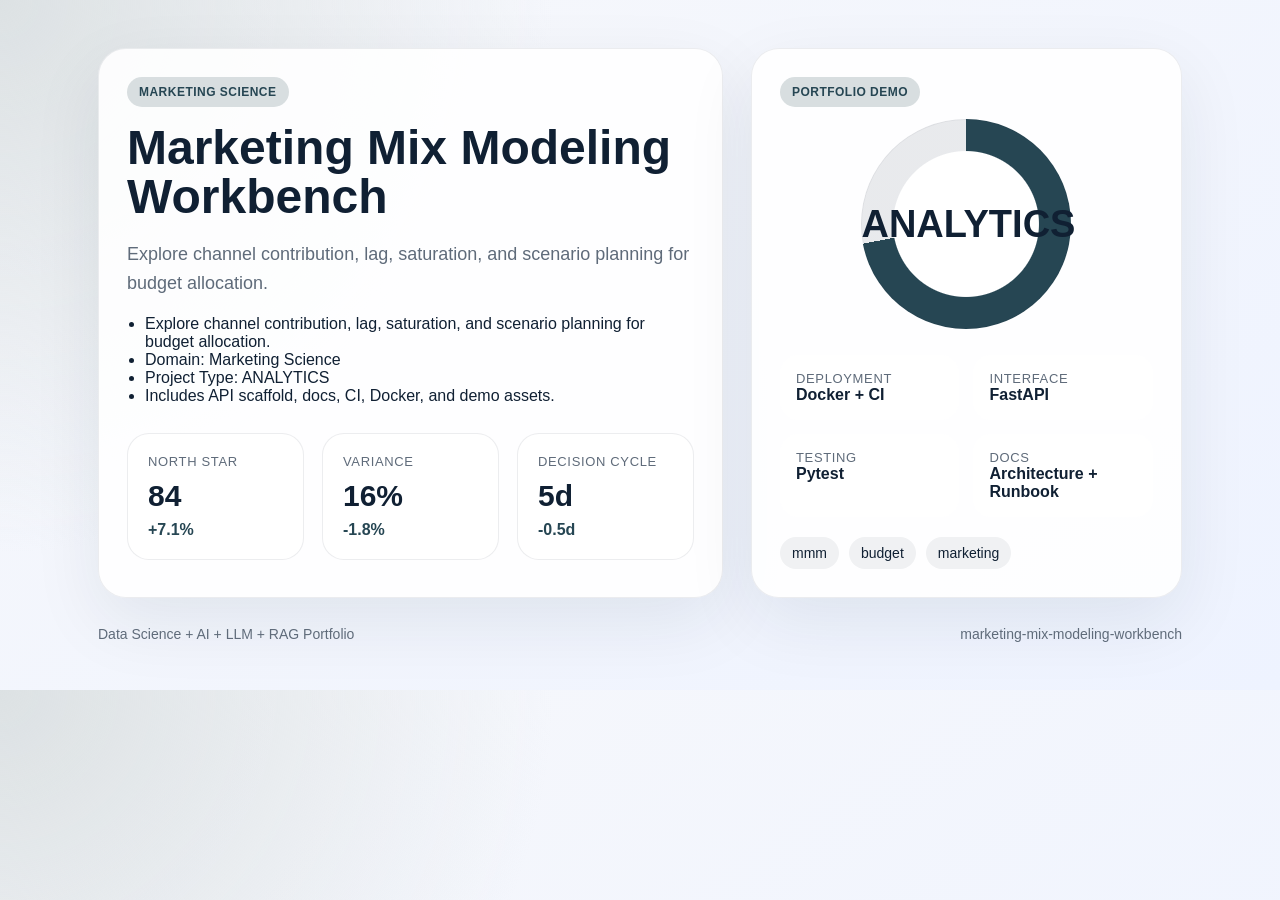
==== demo/index.html @ 5690ff28 "Publish production-ready portfolio project" ====
<!doctype html>
        <html lang="en">
        <head>
          <meta charset="utf-8">
          <meta name="viewport" content="width=device-width, initial-scale=1">
          <title>Marketing Mix Modeling Workbench</title>
          <style>
            :root {
              --accent: #264653;
              --ink: #102033;
              --muted: #5f6b7a;
              --card: rgba(255,255,255,0.88);
              --bg-1: #f7f8fb;
              --bg-2: #eef3ff;
            }
            * { box-sizing: border-box; }
            body {
              margin: 0;
              font-family: "Avenir Next", "Segoe UI", sans-serif;
              color: var(--ink);
              background:
                radial-gradient(circle at top left, color-mix(in srgb, var(--accent) 16%, white), transparent 38%),
                linear-gradient(145deg, var(--bg-1), var(--bg-2));
            }
            main {
              max-width: 1180px;
              margin: 0 auto;
              padding: 48px;
            }
            .hero {
              display: grid;
              grid-template-columns: 1.45fr 1fr;
              gap: 28px;
              align-items: stretch;
            }
            .panel {
              background: var(--card);
              border: 1px solid rgba(16, 32, 51, 0.08);
              border-radius: 28px;
              padding: 28px;
              box-shadow: 0 24px 70px rgba(16, 32, 51, 0.08);
            }
            .eyebrow {
              display: inline-flex;
              padding: 8px 12px;
              border-radius: 999px;
              background: color-mix(in srgb, var(--accent) 18%, white);
              color: var(--accent);
              font-weight: 700;
              letter-spacing: 0.04em;
              text-transform: uppercase;
              font-size: 12px;
            }
            h1 {
              font-size: 48px;
              line-height: 1.03;
              margin: 16px 0 18px;
            }
            p {
              color: var(--muted);
              font-size: 18px;
              line-height: 1.6;
              margin: 0 0 18px;
            }
            ul {
              margin: 18px 0 0;
              padding-left: 18px;
              color: var(--ink);
            }
            .cards {
              display: grid;
              grid-template-columns: repeat(3, 1fr);
              gap: 18px;
              margin-top: 28px;
            }
            .card {
              background: white;
              border-radius: 22px;
              padding: 20px;
              border: 1px solid rgba(16, 32, 51, 0.08);
            }
            .card span, .meta span {
              display: block;
              color: var(--muted);
              font-size: 13px;
              text-transform: uppercase;
              letter-spacing: 0.05em;
            }
            .card strong {
              display: block;
              font-size: 30px;
              margin: 10px 0 8px;
            }
            .card em {
              color: var(--accent);
              font-style: normal;
              font-weight: 700;
            }
            .visual {
              min-height: 100%;
              display: flex;
              flex-direction: column;
              justify-content: space-between;
            }
            .ring {
              width: 210px;
              height: 210px;
              margin: 12px auto 26px;
              border-radius: 50%;
              background:
                radial-gradient(circle closest-side, white 69%, transparent 70%),
                conic-gradient(var(--accent) 0 72%, rgba(16, 32, 51, 0.09) 72% 100%);
              display: grid;
              place-items: center;
              box-shadow: inset 0 0 0 1px rgba(16, 32, 51, 0.05);
            }
            .ring strong {
              font-size: 38px;
            }
            .meta {
              display: grid;
              grid-template-columns: repeat(2, 1fr);
              gap: 14px;
            }
            .meta article {
              background: white;
              border-radius: 18px;
              padding: 16px;
            }
            .tag-list {
              display: flex;
              flex-wrap: wrap;
              gap: 10px;
              list-style: none;
              padding: 0;
              margin: 20px 0 0;
            }
            .tag-list li {
              padding: 8px 12px;
              border-radius: 999px;
              background: rgba(16, 32, 51, 0.06);
              font-size: 14px;
            }
            .footer {
              margin-top: 28px;
              display: flex;
              justify-content: space-between;
              color: var(--muted);
              font-size: 14px;
            }
          </style>
        </head>
        <body>
          <main>
            <section class="hero">
              <div class="panel">
                <span class="eyebrow">Marketing Science</span>
                <h1>Marketing Mix Modeling Workbench</h1>
                <p>Explore channel contribution, lag, saturation, and scenario planning for budget allocation.</p>
                <ul>
                  <li>Explore channel contribution, lag, saturation, and scenario planning for budget allocation.</li><li>Domain: Marketing Science</li><li>Project Type: ANALYTICS</li><li>Includes API scaffold, docs, CI, Docker, and demo assets.</li>
                </ul>
                <div class="cards">
                  <article class='card'><span>North Star</span><strong>84</strong><em>+7.1%</em></article>
<article class='card'><span>Variance</span><strong>16%</strong><em>-1.8%</em></article>
<article class='card'><span>Decision Cycle</span><strong>5d</strong><em>-0.5d</em></article>
                </div>
              </div>
              <div class="panel visual">
                <div>
                  <span class="eyebrow">Portfolio Demo</span>
                  <div class="ring"><strong>ANALYTICS</strong></div>
                </div>
                <div class="meta">
                  <article><span>Deployment</span><strong>Docker + CI</strong></article>
                  <article><span>Interface</span><strong>FastAPI</strong></article>
                  <article><span>Testing</span><strong>Pytest</strong></article>
                  <article><span>Docs</span><strong>Architecture + Runbook</strong></article>
                </div>
                <ul class="tag-list"><li>mmm</li><li>budget</li><li>marketing</li></ul>
              </div>
            </section>
            <div class="footer">
              <span>Data Science + AI + LLM + RAG Portfolio</span>
              <span>marketing-mix-modeling-workbench</span>
            </div>
          </main>
        </body>
        </html>
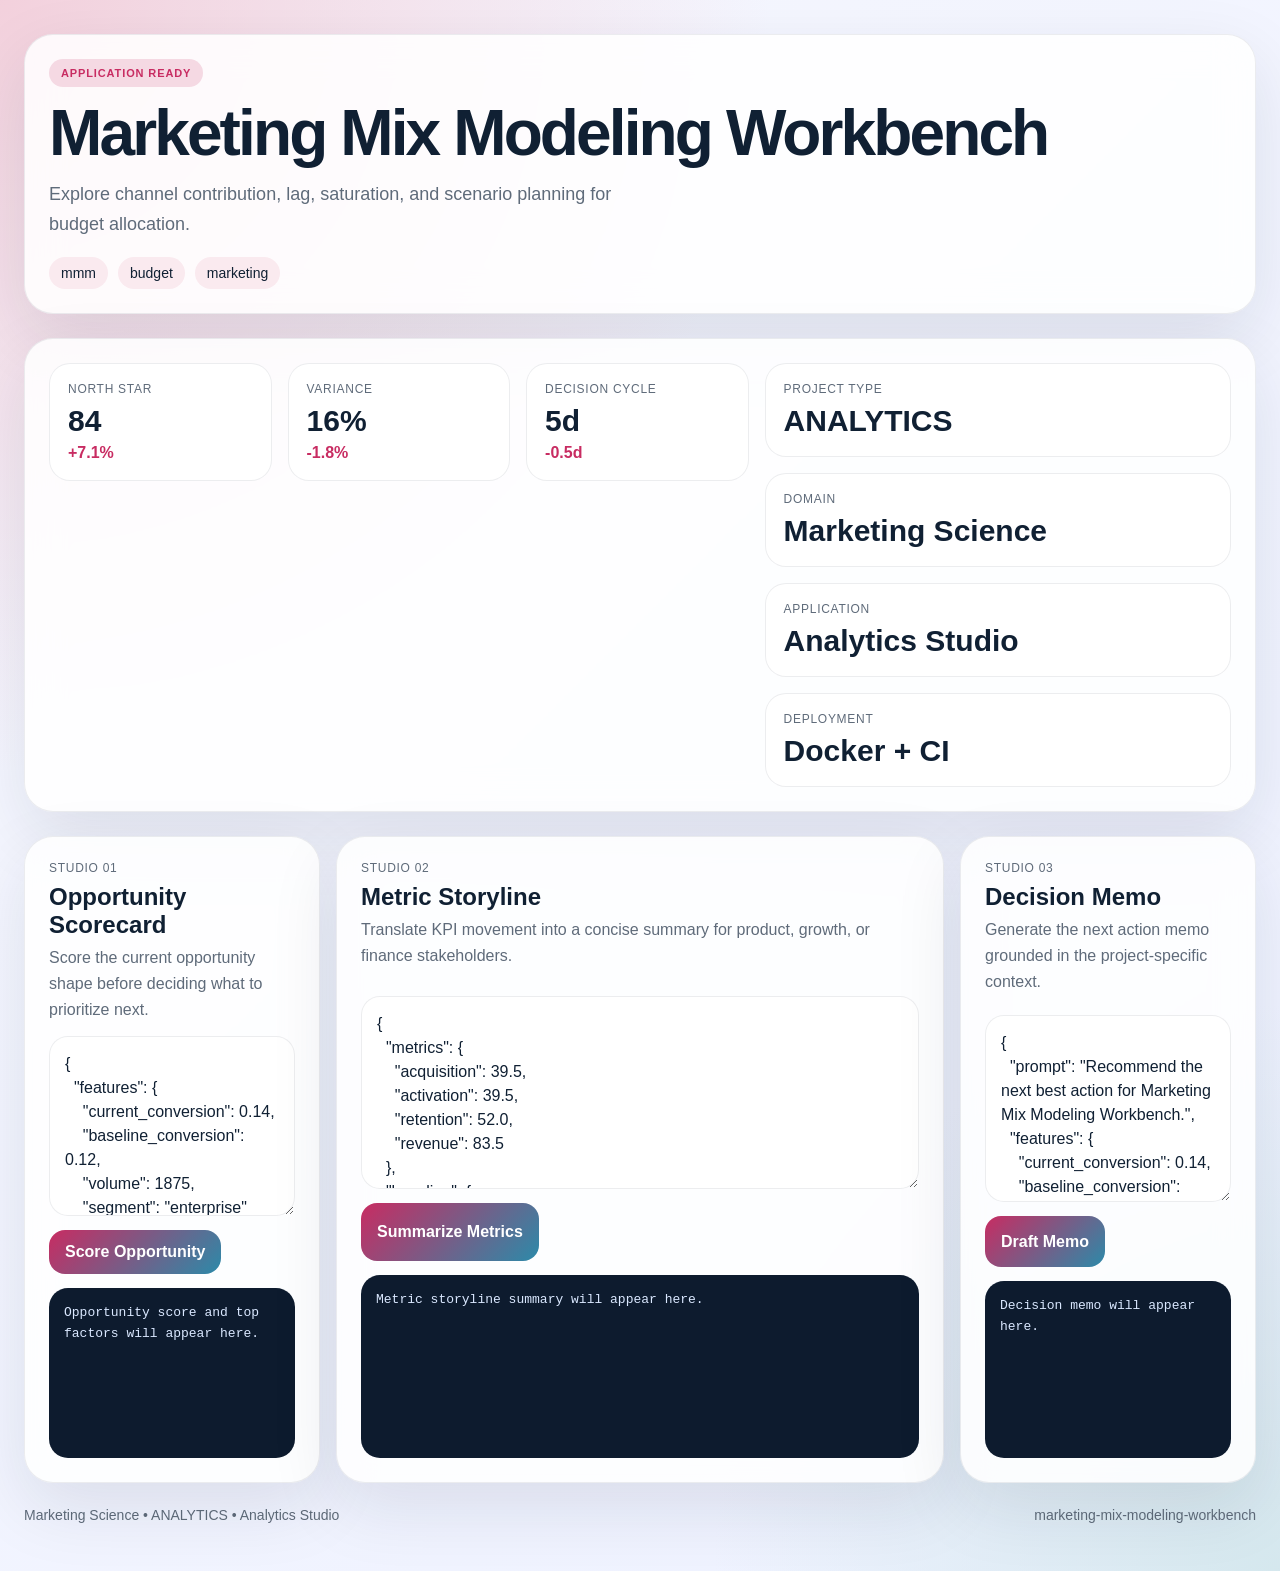
==== commit 1e077f87: "Publish production-ready portfolio project" ====
--- a/demo/index.html
+++ b/demo/index.html
@@ -5,186 +5,108 @@
           <meta charset="utf-8">
           <meta name="viewport" content="width=device-width, initial-scale=1">
           <title>Marketing Mix Modeling Workbench</title>
-          <style>
-            :root {
-              --accent: #264653;
-              --ink: #102033;
-              --muted: #5f6b7a;
-              --card: rgba(255,255,255,0.88);
-              --bg-1: #f7f8fb;
-              --bg-2: #eef3ff;
-            }
-            * { box-sizing: border-box; }
-            body {
-              margin: 0;
-              font-family: "Avenir Next", "Segoe UI", sans-serif;
-              color: var(--ink);
-              background:
-                radial-gradient(circle at top left, color-mix(in srgb, var(--accent) 16%, white), transparent 38%),
-                linear-gradient(145deg, var(--bg-1), var(--bg-2));
-            }
-            main {
-              max-width: 1180px;
-              margin: 0 auto;
-              padding: 48px;
-            }
-            .hero {
-              display: grid;
-              grid-template-columns: 1.45fr 1fr;
-              gap: 28px;
-              align-items: stretch;
-            }
-            .panel {
-              background: var(--card);
-              border: 1px solid rgba(16, 32, 51, 0.08);
-              border-radius: 28px;
-              padding: 28px;
-              box-shadow: 0 24px 70px rgba(16, 32, 51, 0.08);
-            }
-            .eyebrow {
-              display: inline-flex;
-              padding: 8px 12px;
-              border-radius: 999px;
-              background: color-mix(in srgb, var(--accent) 18%, white);
-              color: var(--accent);
-              font-weight: 700;
-              letter-spacing: 0.04em;
-              text-transform: uppercase;
-              font-size: 12px;
-            }
-            h1 {
-              font-size: 48px;
-              line-height: 1.03;
-              margin: 16px 0 18px;
-            }
-            p {
-              color: var(--muted);
-              font-size: 18px;
-              line-height: 1.6;
-              margin: 0 0 18px;
-            }
-            ul {
-              margin: 18px 0 0;
-              padding-left: 18px;
-              color: var(--ink);
-            }
-            .cards {
-              display: grid;
-              grid-template-columns: repeat(3, 1fr);
-              gap: 18px;
-              margin-top: 28px;
-            }
-            .card {
-              background: white;
-              border-radius: 22px;
-              padding: 20px;
-              border: 1px solid rgba(16, 32, 51, 0.08);
-            }
-            .card span, .meta span {
-              display: block;
-              color: var(--muted);
-              font-size: 13px;
-              text-transform: uppercase;
-              letter-spacing: 0.05em;
-            }
-            .card strong {
-              display: block;
-              font-size: 30px;
-              margin: 10px 0 8px;
-            }
-            .card em {
-              color: var(--accent);
-              font-style: normal;
-              font-weight: 700;
-            }
-            .visual {
-              min-height: 100%;
-              display: flex;
-              flex-direction: column;
-              justify-content: space-between;
-            }
-            .ring {
-              width: 210px;
-              height: 210px;
-              margin: 12px auto 26px;
-              border-radius: 50%;
-              background:
-                radial-gradient(circle closest-side, white 69%, transparent 70%),
-                conic-gradient(var(--accent) 0 72%, rgba(16, 32, 51, 0.09) 72% 100%);
-              display: grid;
-              place-items: center;
-              box-shadow: inset 0 0 0 1px rgba(16, 32, 51, 0.05);
-            }
-            .ring strong {
-              font-size: 38px;
-            }
-            .meta {
-              display: grid;
-              grid-template-columns: repeat(2, 1fr);
-              gap: 14px;
-            }
-            .meta article {
-              background: white;
-              border-radius: 18px;
-              padding: 16px;
-            }
-            .tag-list {
-              display: flex;
-              flex-wrap: wrap;
-              gap: 10px;
-              list-style: none;
-              padding: 0;
-              margin: 20px 0 0;
-            }
-            .tag-list li {
-              padding: 8px 12px;
-              border-radius: 999px;
-              background: rgba(16, 32, 51, 0.06);
-              font-size: 14px;
-            }
-            .footer {
-              margin-top: 28px;
-              display: flex;
-              justify-content: space-between;
-              color: var(--muted);
-              font-size: 14px;
-            }
-          </style>
+          <link rel="stylesheet" href="./styles.css">
         </head>
-        <body>
-          <main>
+        <body class="surface-aurora">
+          <div class="page layout-board eyebrow-solid headline-tall modules-3 hero-align-left">
             <section class="hero">
-              <div class="panel">
-                <span class="eyebrow">Marketing Science</span>
-                <h1>Marketing Mix Modeling Workbench</h1>
-                <p>Explore channel contribution, lag, saturation, and scenario planning for budget allocation.</p>
-                <ul>
-                  <li>Explore channel contribution, lag, saturation, and scenario planning for budget allocation.</li><li>Domain: Marketing Science</li><li>Project Type: ANALYTICS</li><li>Includes API scaffold, docs, CI, Docker, and demo assets.</li>
+              <div class="panel hero-copy">
+                <span class="eyebrow" data-health>Analytics Studio</span>
+                <h1 id="project-title">Marketing Mix Modeling Workbench</h1>
+                <p id="project-summary" class="lead">Explore channel contribution, lag, saturation, and scenario planning for budget allocation.</p>
+                <ul id="project-tags" class="tag-list">
+                  <li>mmm</li><li>budget</li><li>marketing</li>
                 </ul>
-                <div class="cards">
+              </div>
+              <div class="panel hero-side">
+                <div class="metric-grid">
                   <article class='card'><span>North Star</span><strong>84</strong><em>+7.1%</em></article>
 <article class='card'><span>Variance</span><strong>16%</strong><em>-1.8%</em></article>
 <article class='card'><span>Decision Cycle</span><strong>5d</strong><em>-0.5d</em></article>
                 </div>
-              </div>
-              <div class="panel visual">
-                <div>
-                  <span class="eyebrow">Portfolio Demo</span>
-                  <div class="ring"><strong>ANALYTICS</strong></div>
+                <div class="mini-grid">
+                  <article class='mini-card'><span>Project Type</span><strong>ANALYTICS</strong></article><article class='mini-card'><span>Domain</span><strong>Marketing Science</strong></article><article class='mini-card'><span>Application</span><strong>Analytics Studio</strong></article><article class='mini-card'><span>Deployment</span><strong>Docker + CI</strong></article>
                 </div>
-                <div class="meta">
-                  <article><span>Deployment</span><strong>Docker + CI</strong></article>
-                  <article><span>Interface</span><strong>FastAPI</strong></article>
-                  <article><span>Testing</span><strong>Pytest</strong></article>
-                  <article><span>Docs</span><strong>Architecture + Runbook</strong></article>
-                </div>
-                <ul class="tag-list"><li>mmm</li><li>budget</li><li>marketing</li></ul>
               </div>
             </section>
-            <div class="footer">
-              <span>Data Science + AI + LLM + RAG Portfolio</span>
+            <section class="app-grid">
+              <article class="panel module js-module span-normal">
+          <div class="module-header">
+            <span>Studio 01</span>
+            <h2>Opportunity Scorecard</h2>
+            <p>Score the current opportunity shape before deciding what to prioritize next.</p>
+          </div>
+          <textarea class="js-input">{
+  &quot;features&quot;: {
+    &quot;current_conversion&quot;: 0.14,
+    &quot;baseline_conversion&quot;: 0.12,
+    &quot;volume&quot;: 1875,
+    &quot;segment&quot;: &quot;enterprise&quot;
+  }
+}</textarea>
+          <div class="button-row">
+            <button class="js-run" data-endpoint="/score" data-input-mode="json">Score Opportunity</button>
+          </div>
+          <pre class="js-output">Opportunity score and top factors will appear here.</pre>
+        </article>
+<article class="panel module js-module span-wide">
+          <div class="module-header">
+            <span>Studio 02</span>
+            <h2>Metric Storyline</h2>
+            <p>Translate KPI movement into a concise summary for product, growth, or finance stakeholders.</p>
+          </div>
+          <textarea class="js-input">{
+  &quot;metrics&quot;: {
+    &quot;acquisition&quot;: 39.5,
+    &quot;activation&quot;: 39.5,
+    &quot;retention&quot;: 52.0,
+    &quot;revenue&quot;: 83.5
+  },
+  &quot;baseline&quot;: {
+    &quot;acquisition&quot;: 36.34,
+    &quot;activation&quot;: 36.34,
+    &quot;retention&quot;: 47.84,
+    &quot;revenue&quot;: 76.82
+  }
+}</textarea>
+          <div class="button-row">
+            <button class="js-run" data-endpoint="/analyze" data-input-mode="json">Summarize Metrics</button>
+          </div>
+          <pre class="js-output">Metric storyline summary will appear here.</pre>
+        </article>
+<article class="panel module js-module span-normal">
+          <div class="module-header">
+            <span>Studio 03</span>
+            <h2>Decision Memo</h2>
+            <p>Generate the next action memo grounded in the project-specific context.</p>
+          </div>
+          <textarea class="js-input">{
+  &quot;prompt&quot;: &quot;Recommend the next best action for Marketing Mix Modeling Workbench.&quot;,
+  &quot;features&quot;: {
+    &quot;current_conversion&quot;: 0.14,
+    &quot;baseline_conversion&quot;: 0.12,
+    &quot;volume&quot;: 1875,
+    &quot;segment&quot;: &quot;enterprise&quot;
+  },
+  &quot;metrics&quot;: {
+    &quot;acquisition&quot;: 39.5,
+    &quot;activation&quot;: 39.5,
+    &quot;retention&quot;: 52.0,
+    &quot;revenue&quot;: 83.5
+  }
+}</textarea>
+          <div class="button-row">
+            <button class="js-run" data-endpoint="/recommend" data-input-mode="json">Draft Memo</button>
+          </div>
+          <pre class="js-output">Decision memo will appear here.</pre>
+        </article>
+            </section>
+            <footer class="footer">
+              <span>Marketing Science • ANALYTICS • Analytics Studio</span>
               <span>marketing-mix-modeling-workbench</span>
-            </div>
-          </main>
+            </footer>
+          </div>
+          <script id="bootstrap-data" type="application/json">{"project": {"slug": "marketing-mix-modeling-workbench", "title": "Marketing Mix Modeling Workbench", "project_type": "analytics", "domain": "Marketing Science", "summary": "Explore channel contribution, lag, saturation, and scenario planning for budget allocation.", "tags": ["mmm", "budget", "marketing"]}, "app_archetype": "studio", "ui_profile": {"layout": "board", "surface": "aurora", "font_stack": "\"Avenir Next\", \"Segoe UI\", sans-serif", "radius": 29, "shadow": 69, "eyebrow_style": "solid", "module_columns": 3, "hero_align": "left", "headline_mode": "tall"}, "app_modules": [{"label": "Studio 01", "title": "Opportunity Scorecard", "description": "Score the current opportunity shape before deciding what to prioritize next.", "endpoint": "/score", "input_mode": "json", "cta": "Score Opportunity", "prefill": "{\n  \"features\": {\n    \"current_conversion\": 0.14,\n    \"baseline_conversion\": 0.12,\n    \"volume\": 1875,\n    \"segment\": \"enterprise\"\n  }\n}", "hint": "Opportunity score and top factors will appear here.", "span": "normal"}, {"label": "Studio 02", "title": "Metric Storyline", "description": "Translate KPI movement into a concise summary for product, growth, or finance stakeholders.", "endpoint": "/analyze", "input_mode": "json", "cta": "Summarize Metrics", "prefill": "{\n  \"metrics\": {\n    \"acquisition\": 39.5,\n    \"activation\": 39.5,\n    \"retention\": 52.0,\n    \"revenue\": 83.5\n  },\n  \"baseline\": {\n    \"acquisition\": 36.34,\n    \"activation\": 36.34,\n    \"retention\": 47.84,\n    \"revenue\": 76.82\n  }\n}", "hint": "Metric storyline summary will appear here.", "span": "wide"}, {"label": "Studio 03", "title": "Decision Memo", "description": "Generate the next action memo grounded in the project-specific context.", "endpoint": "/recommend", "input_mode": "json", "cta": "Draft Memo", "prefill": "{\n  \"prompt\": \"Recommend the next best action for Marketing Mix Modeling Workbench.\",\n  \"features\": {\n    \"current_conversion\": 0.14,\n    \"baseline_conversion\": 0.12,\n    \"volume\": 1875,\n    \"segment\": \"enterprise\"\n  },\n  \"metrics\": {\n    \"acquisition\": 39.5,\n    \"activation\": 39.5,\n    \"retention\": 52.0,\n    \"revenue\": 83.5\n  }\n}", "hint": "Decision memo will appear here.", "span": "normal"}], "sample_features": {"current_conversion": 0.14, "baseline_conversion": 0.12, "volume": 1875, "segment": "enterprise"}, "sample_metrics": {"acquisition": 39.5, "activation": 39.5, "retention": 52.0, "revenue": 83.5}, "knowledge_base": ["Marketing Mix Modeling Workbench is positioned as a Marketing Science starter that emphasizes fast iteration, clear documentation, and production-friendly interfaces.", "The primary value proposition is: Explore channel contribution, lag, saturation, and scenario planning for budget allocation.", "Recommended operating model: ship a small API, add observability, validate outputs with stakeholder review, and monitor the top business KPI every week.", "Typical stakeholders include analytics, operations, product, and leadership teams working on mmm, budget, marketing."], "dashboard_metrics": [{"label": "North Star", "value": "84", "delta": "+7.1%"}, {"label": "Variance", "value": "16%", "delta": "-1.8%"}, {"label": "Decision Cycle", "value": "5d", "delta": "-0.5d"}]}</script>
+          <script src="./app.js"></script>
         </body>
         </html>
--- a/demo/styles.css
+++ b/demo/styles.css
@@ -0,0 +1,348 @@
+
+:root {
+  --accent: #c82c62;
+  --accent-2: #2c8aa9;
+  --accent-soft: color-mix(in srgb, var(--accent) 18%, white);
+  --radius: 29px;
+  --shadow-size: 69px;
+  --font-stack: "Avenir Next", "Segoe UI", sans-serif;
+  --bg: #f4f7fb;
+  --card: rgba(255, 255, 255, 0.86);
+  --line: rgba(16, 32, 51, 0.08);
+  --ink: #102033;
+  --muted: #5f6b7a;
+  --output-bg: #0d1b2e;
+  --output-ink: #dae8ff;
+}
+* { box-sizing: border-box; }
+html, body { margin: 0; min-height: 100%; }
+body {
+  font-family: var(--font-stack);
+  color: var(--ink);
+  background: linear-gradient(145deg, #f8fbff, var(--bg));
+}
+body.surface-mist {
+  --bg: #eef4fb;
+  background:
+    radial-gradient(circle at top left, color-mix(in srgb, var(--accent) 18%, white), transparent 34%),
+    linear-gradient(145deg, #fbfdff, var(--bg));
+}
+body.surface-aurora {
+  --bg: #edf1ff;
+  background:
+    radial-gradient(circle at 0% 0%, color-mix(in srgb, var(--accent) 22%, white), transparent 38%),
+    radial-gradient(circle at 100% 100%, color-mix(in srgb, var(--accent-2) 20%, white), transparent 28%),
+    linear-gradient(135deg, #f7f8ff, var(--bg));
+}
+body.surface-sand {
+  --bg: #f5efe8;
+  --card: rgba(255, 251, 246, 0.9);
+  background:
+    linear-gradient(135deg, rgba(255,255,255,0.82), rgba(245, 239, 232, 0.98)),
+    radial-gradient(circle at top right, color-mix(in srgb, var(--accent) 16%, white), transparent 32%);
+}
+body.surface-slate {
+  --bg: #ecf0f7;
+  --card: rgba(248, 250, 255, 0.88);
+  background:
+    linear-gradient(160deg, #f7f9fc, var(--bg)),
+    radial-gradient(circle at bottom left, color-mix(in srgb, var(--accent-2) 16%, white), transparent 34%);
+}
+body.surface-paper {
+  --bg: #f8f8f4;
+  --card: rgba(255,255,255,0.93);
+  background:
+    linear-gradient(180deg, #fffefb, var(--bg));
+}
+body.surface-ink {
+  --bg: #0f1726;
+  --card: rgba(15, 23, 38, 0.88);
+  --line: rgba(226, 238, 255, 0.1);
+  --ink: #f5f8ff;
+  --muted: #b4c0cf;
+  --output-bg: rgba(255,255,255,0.06);
+  --output-ink: #f5f8ff;
+  background:
+    radial-gradient(circle at top left, color-mix(in srgb, var(--accent) 28%, transparent), transparent 42%),
+    linear-gradient(145deg, #09111d, var(--bg));
+}
+.page {
+  max-width: 1360px;
+  margin: 0 auto;
+  padding: 34px 24px 48px;
+  display: grid;
+  gap: 24px;
+}
+.panel {
+  background: var(--card);
+  border: 1px solid var(--line);
+  border-radius: var(--radius);
+  box-shadow: 0 24px var(--shadow-size) rgba(16, 32, 51, 0.1);
+  backdrop-filter: blur(18px);
+}
+.hero {
+  display: grid;
+  gap: 24px;
+}
+.hero-copy,
+.hero-side,
+.module {
+  padding: 24px;
+}
+.eyebrow {
+  display: inline-flex;
+  align-items: center;
+  gap: 8px;
+  padding: 8px 12px;
+  border-radius: 999px;
+  background: var(--accent-soft);
+  color: var(--accent);
+  text-transform: uppercase;
+  letter-spacing: 0.08em;
+  font-size: 11px;
+  font-weight: 800;
+}
+.page.eyebrow-outline .eyebrow {
+  background: transparent;
+  border: 1px solid color-mix(in srgb, var(--accent) 40%, white);
+}
+.page.eyebrow-soft .eyebrow {
+  background: color-mix(in srgb, var(--accent) 12%, white);
+  color: color-mix(in srgb, var(--accent) 82%, black);
+}
+h1 {
+  margin: 14px 0 12px;
+  font-size: clamp(2.2rem, 5vw, 4.4rem);
+  line-height: 0.96;
+  letter-spacing: -0.045em;
+}
+.page.headline-compact h1 { max-width: 10ch; }
+.page.headline-tall h1 { line-height: 1.03; font-size: clamp(2.4rem, 5vw, 4.8rem); }
+.lead {
+  margin: 0;
+  font-size: 18px;
+  line-height: 1.68;
+  color: var(--muted);
+  max-width: 62ch;
+}
+.tag-list {
+  list-style: none;
+  display: flex;
+  flex-wrap: wrap;
+  gap: 10px;
+  margin: 18px 0 0;
+  padding: 0;
+}
+.tag-list li {
+  padding: 8px 12px;
+  border-radius: 999px;
+  background: color-mix(in srgb, var(--accent) 10%, white);
+  color: var(--ink);
+  font-size: 14px;
+}
+.hero-side {
+  display: grid;
+  gap: 16px;
+}
+.metric-grid,
+.mini-grid,
+.app-grid {
+  display: grid;
+  gap: 16px;
+}
+.card,
+.mini-card {
+  background: color-mix(in srgb, var(--card) 92%, white);
+  border: 1px solid var(--line);
+  border-radius: calc(var(--radius) - 8px);
+  padding: 18px;
+}
+.card span,
+.mini-card span,
+.module-header span {
+  display: block;
+  color: var(--muted);
+  text-transform: uppercase;
+  letter-spacing: 0.06em;
+  font-size: 12px;
+}
+.card strong,
+.mini-card strong {
+  display: block;
+  margin-top: 8px;
+  font-size: 30px;
+}
+.card em {
+  display: inline-block;
+  margin-top: 6px;
+  font-style: normal;
+  color: var(--accent);
+  font-weight: 700;
+}
+.module {
+  display: grid;
+  gap: 14px;
+}
+.module-header h2 {
+  margin: 8px 0 6px;
+  font-size: 24px;
+}
+.module-header p {
+  margin: 0;
+  color: var(--muted);
+  line-height: 1.6;
+}
+textarea,
+button {
+  font: inherit;
+}
+textarea {
+  width: 100%;
+  min-height: 180px;
+  resize: vertical;
+  border: 1px solid var(--line);
+  border-radius: calc(var(--radius) - 10px);
+  padding: 15px;
+  background: rgba(255,255,255,0.82);
+  color: var(--ink);
+  line-height: 1.5;
+}
+body.surface-ink textarea {
+  background: rgba(255,255,255,0.05);
+}
+.module-input-text {
+  min-height: 110px;
+}
+.button-row {
+  display: flex;
+  flex-wrap: wrap;
+  gap: 10px;
+}
+button {
+  border: 0;
+  border-radius: 16px;
+  background: linear-gradient(135deg, var(--accent), var(--accent-2));
+  color: white;
+  padding: 13px 16px;
+  font-weight: 700;
+  cursor: pointer;
+}
+pre {
+  margin: 0;
+  white-space: pre-wrap;
+  word-break: break-word;
+  background: var(--output-bg);
+  color: var(--output-ink);
+  border-radius: calc(var(--radius) - 10px);
+  padding: 15px;
+  min-height: 170px;
+  line-height: 1.58;
+  font-size: 13px;
+  overflow: auto;
+}
+.footer {
+  display: flex;
+  justify-content: space-between;
+  color: var(--muted);
+  font-size: 14px;
+}
+.page.layout-horizon .hero {
+  grid-template-columns: 1.45fr 1fr;
+  align-items: stretch;
+}
+.page.layout-horizon.modules-2 .app-grid,
+.page.layout-horizon.modules-3 .app-grid {
+  grid-template-columns: repeat(3, minmax(0, 1fr));
+}
+.page.layout-rail .hero {
+  grid-template-columns: 0.92fr 1.08fr;
+}
+.page.layout-rail .hero-copy {
+  padding-top: 34px;
+}
+.page.layout-rail .app-grid {
+  grid-template-columns: repeat(2, minmax(0, 1fr));
+}
+.page.layout-folio .hero {
+  grid-template-columns: 1fr;
+}
+.page.layout-folio .hero-copy {
+  text-align: center;
+}
+.page.layout-folio .lead {
+  margin-inline: auto;
+}
+.page.layout-folio .tag-list {
+  justify-content: center;
+}
+.page.layout-folio .metric-grid {
+  grid-template-columns: repeat(3, minmax(0, 1fr));
+}
+.page.layout-folio .mini-grid {
+  grid-template-columns: repeat(4, minmax(0, 1fr));
+}
+.page.layout-folio .app-grid {
+  grid-template-columns: repeat(2, minmax(0, 1fr));
+}
+.page.layout-board .hero {
+  grid-template-columns: 1fr;
+}
+.page.layout-board .hero-side {
+  grid-template-columns: 1.2fr 0.8fr;
+  align-items: start;
+}
+.page.layout-board .metric-grid {
+  grid-template-columns: repeat(3, minmax(0, 1fr));
+}
+.page.layout-board .app-grid {
+  grid-template-columns: repeat(4, minmax(0, 1fr));
+}
+.page.layout-stack .hero {
+  grid-template-columns: 1fr;
+}
+.page.layout-stack .hero-side {
+  grid-template-columns: repeat(2, minmax(0, 1fr));
+}
+.page.layout-stack .app-grid {
+  grid-template-columns: repeat(3, minmax(0, 1fr));
+}
+.page.layout-console .hero {
+  grid-template-columns: 1.1fr 0.9fr;
+}
+.page.layout-console .panel,
+.page.layout-console .card,
+.page.layout-console .mini-card {
+  border-radius: 18px;
+}
+.page.modules-2 .app-grid {
+  grid-template-columns: repeat(2, minmax(0, 1fr));
+}
+.module.span-wide {
+  grid-column: span 2;
+}
+.hero-align-center .hero-copy {
+  text-align: center;
+}
+.hero-align-center .lead,
+.hero-align-center .tag-list {
+  margin-inline: auto;
+  justify-content: center;
+}
+@media (max-width: 1120px) {
+  .page.layout-horizon .hero,
+  .page.layout-rail .hero,
+  .page.layout-console .hero,
+  .page.layout-board .hero-side,
+  .page.layout-folio .mini-grid,
+  .page.layout-stack .hero-side,
+  .page.modules-2 .app-grid,
+  .page.layout-board .app-grid,
+  .page.layout-stack .app-grid,
+  .page.layout-horizon.modules-3 .app-grid,
+  .page.layout-folio .app-grid {
+    grid-template-columns: 1fr;
+  }
+  .module.span-wide {
+    grid-column: auto;
+  }
+}
